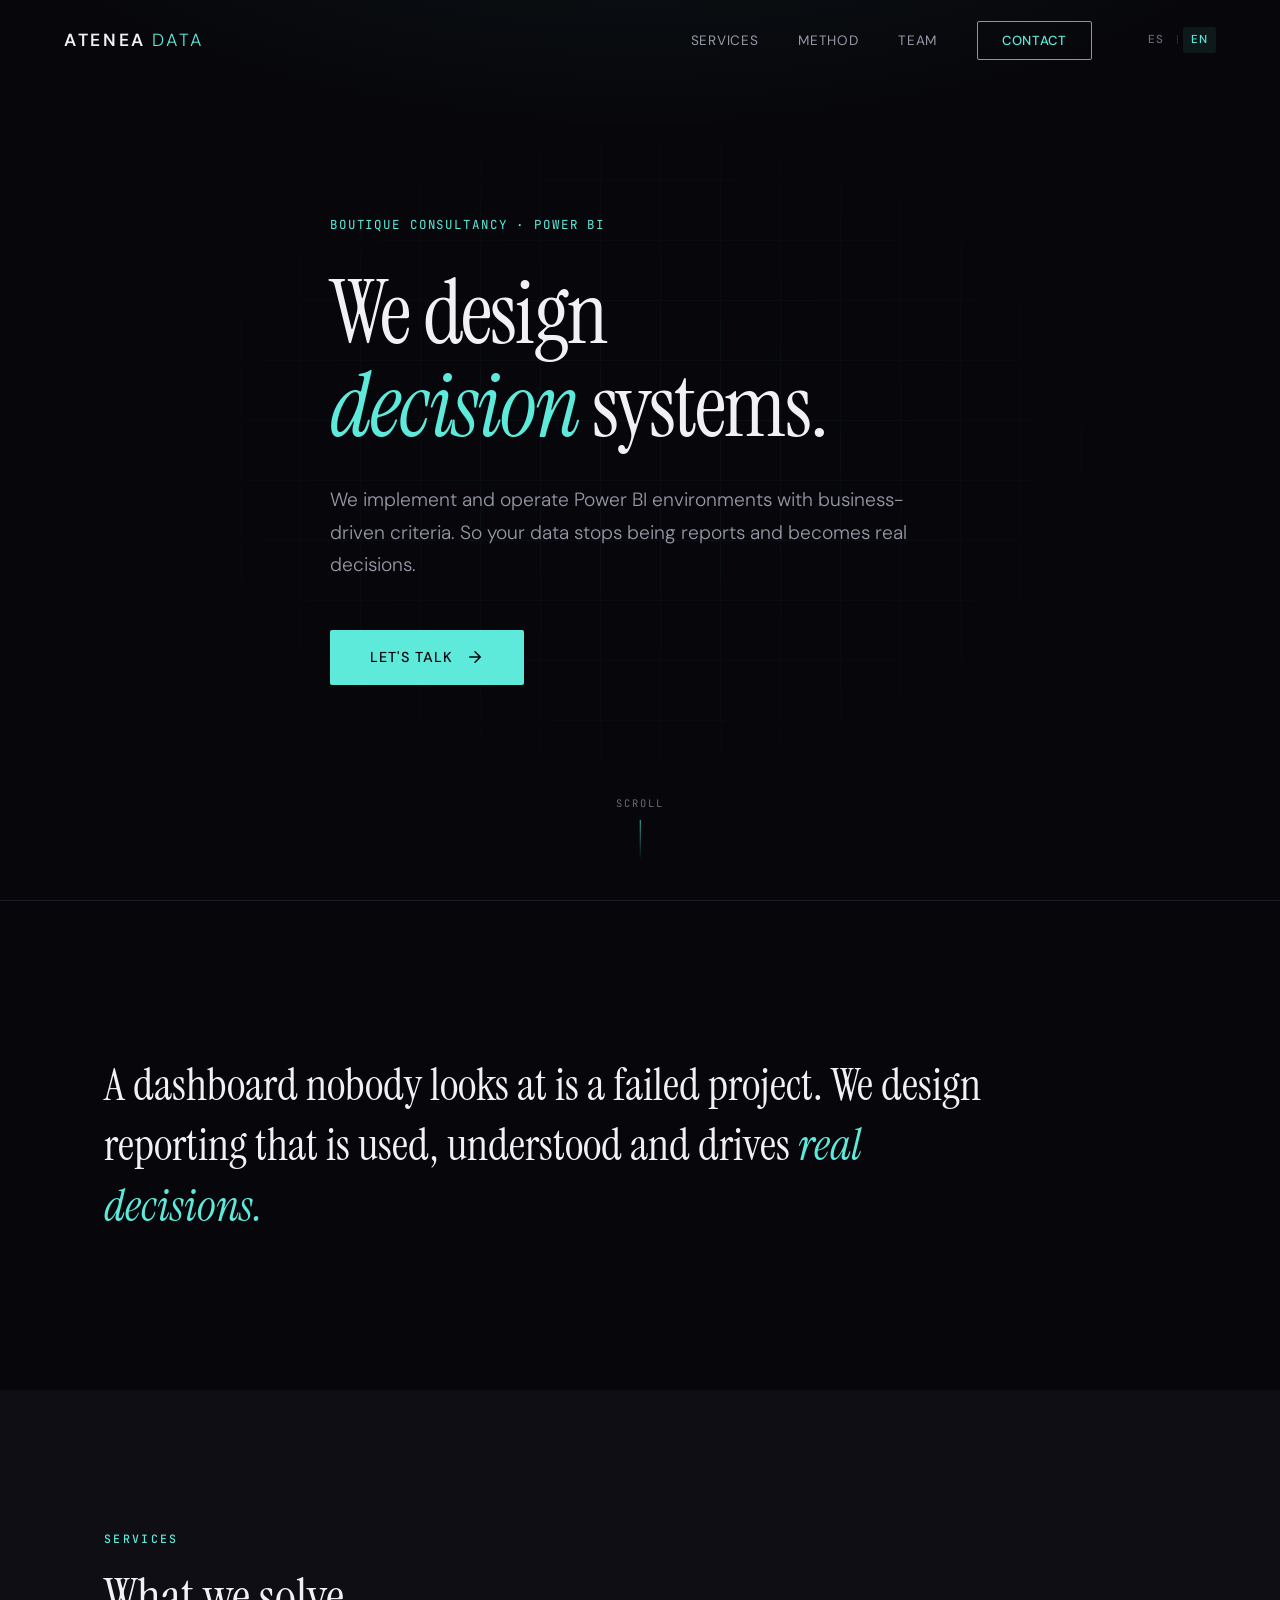
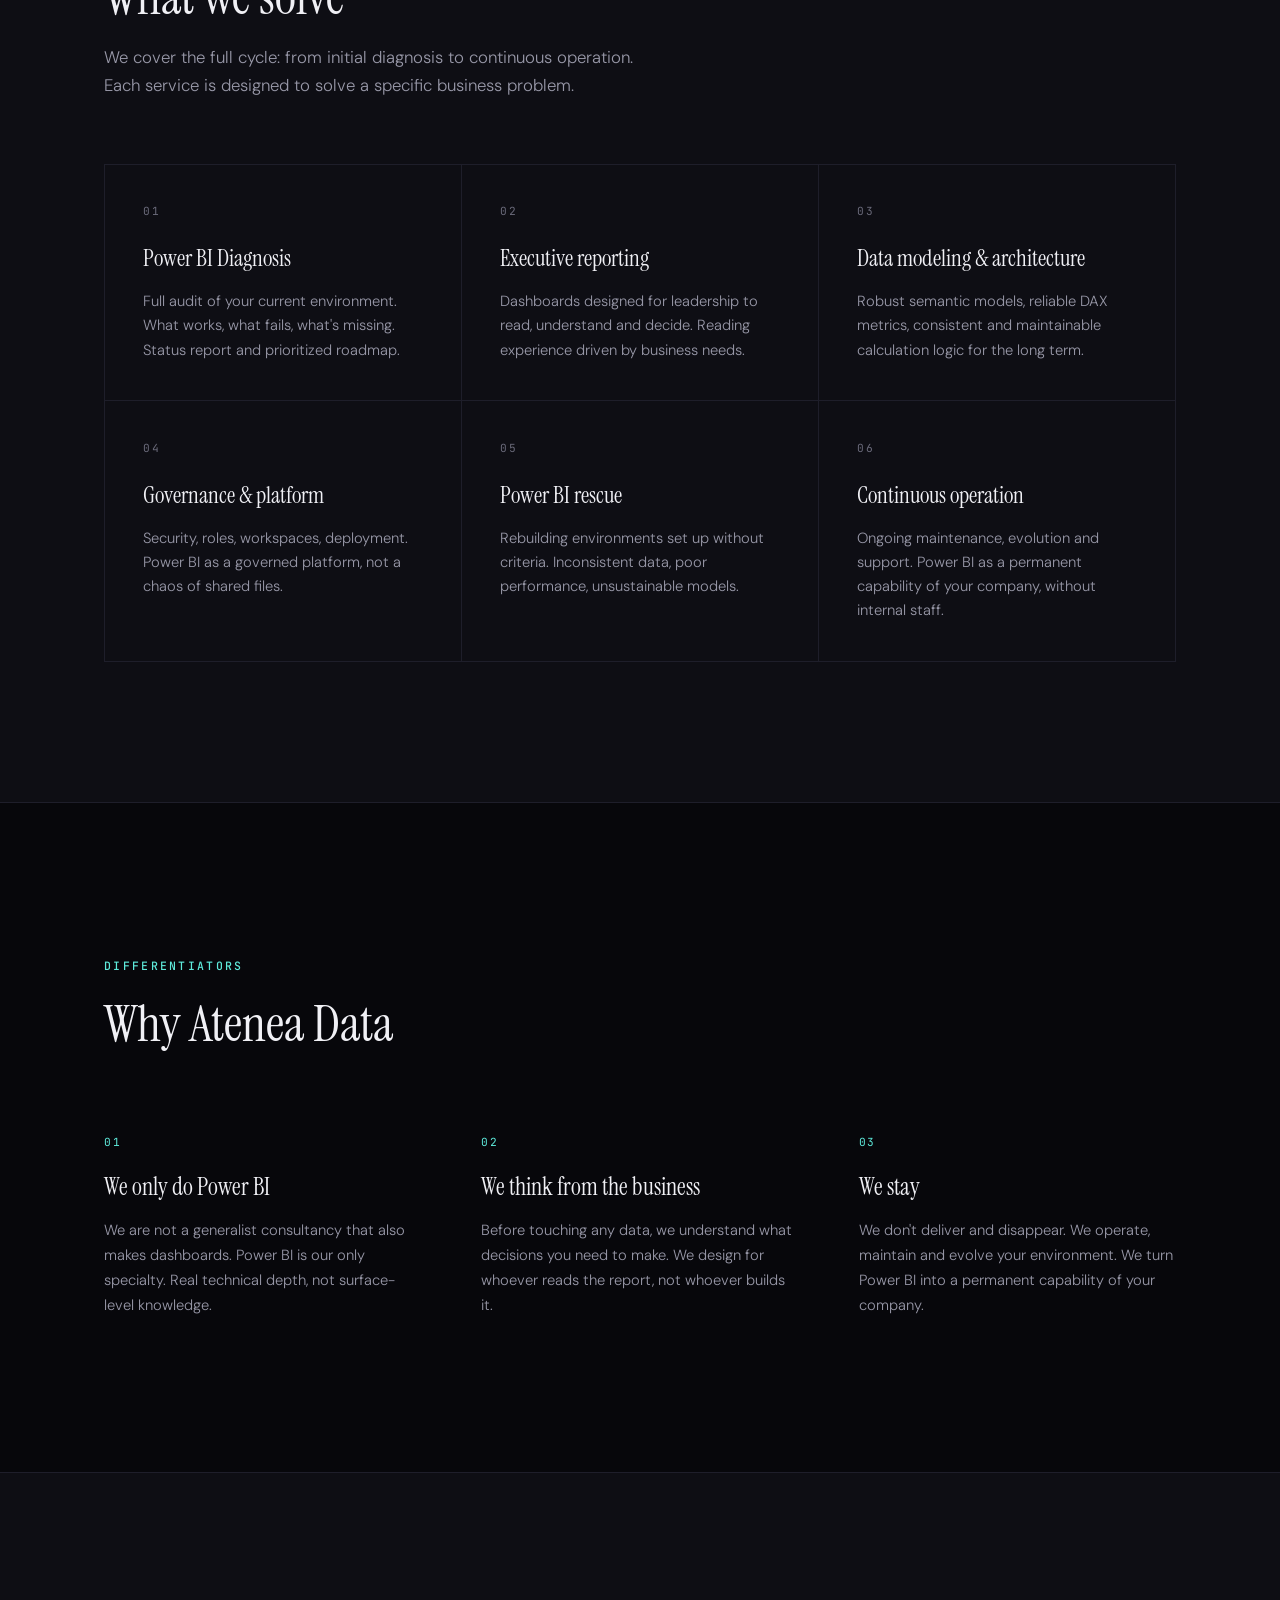
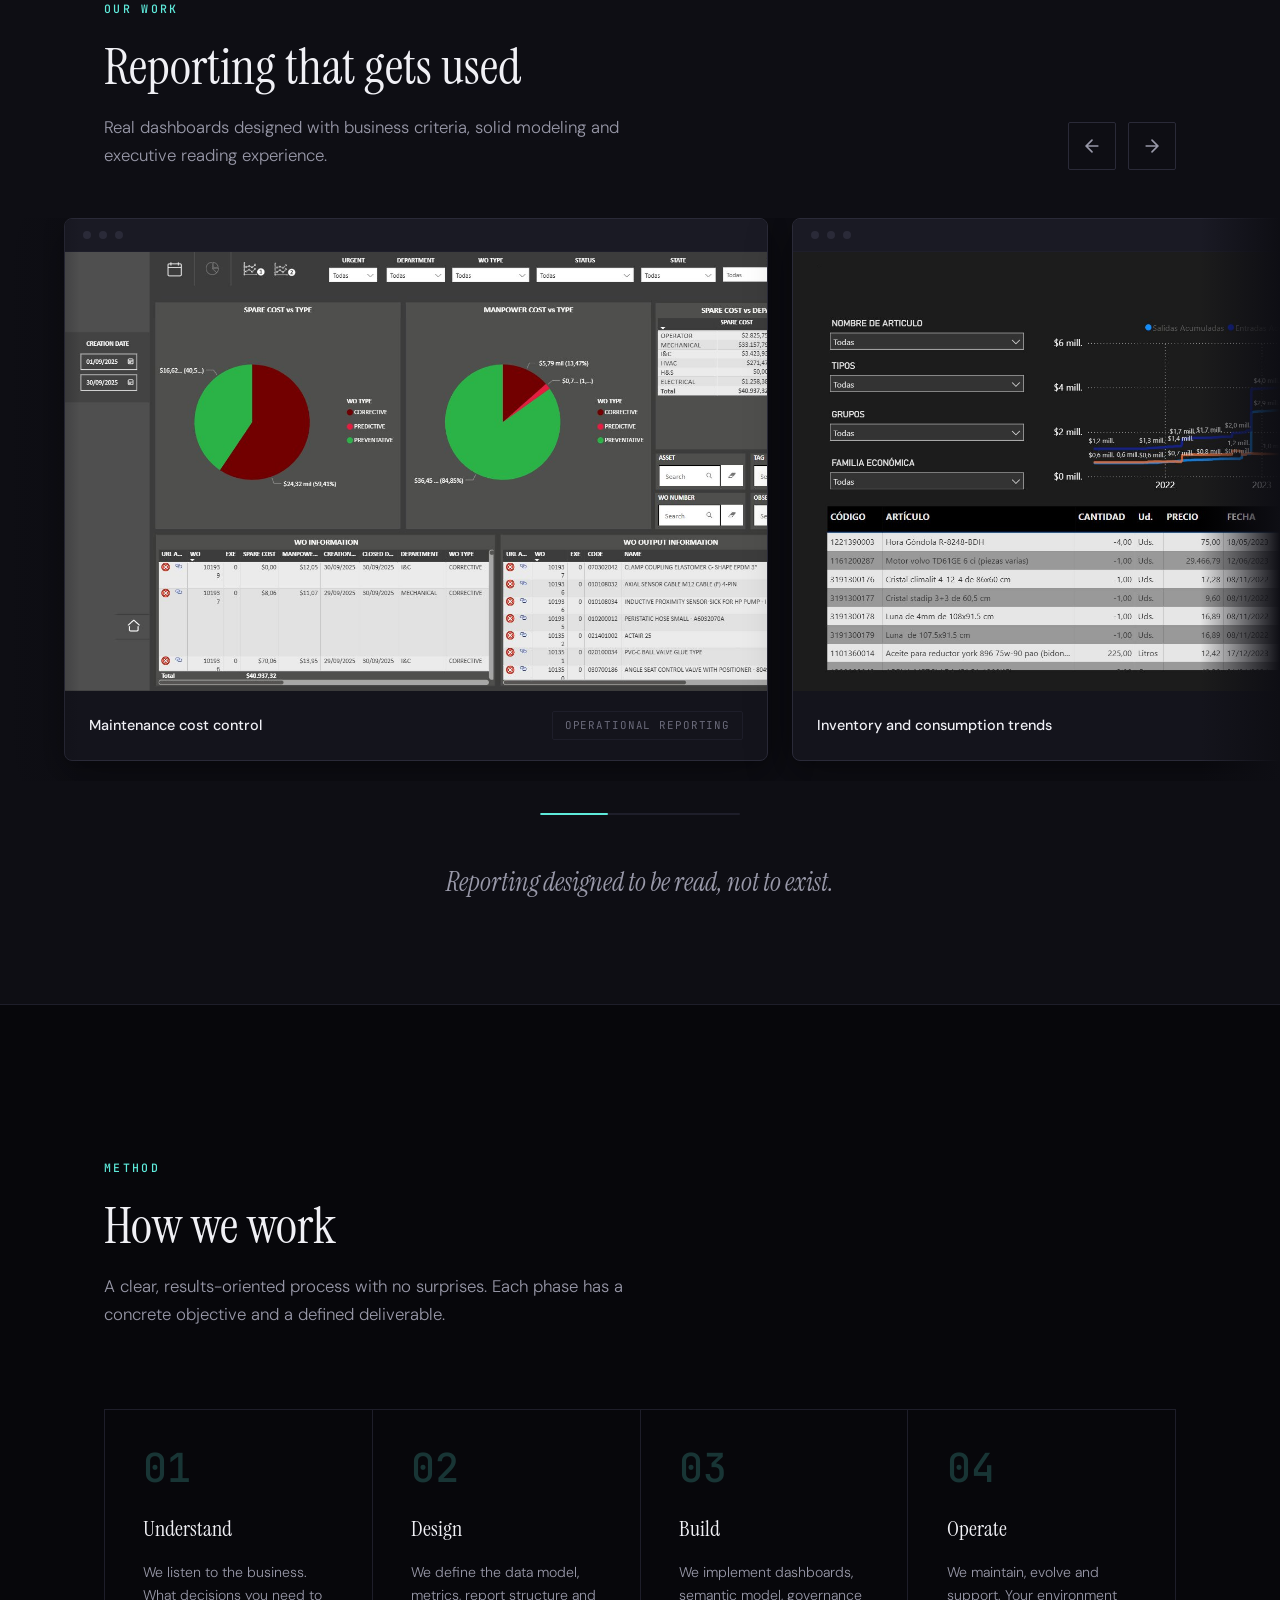
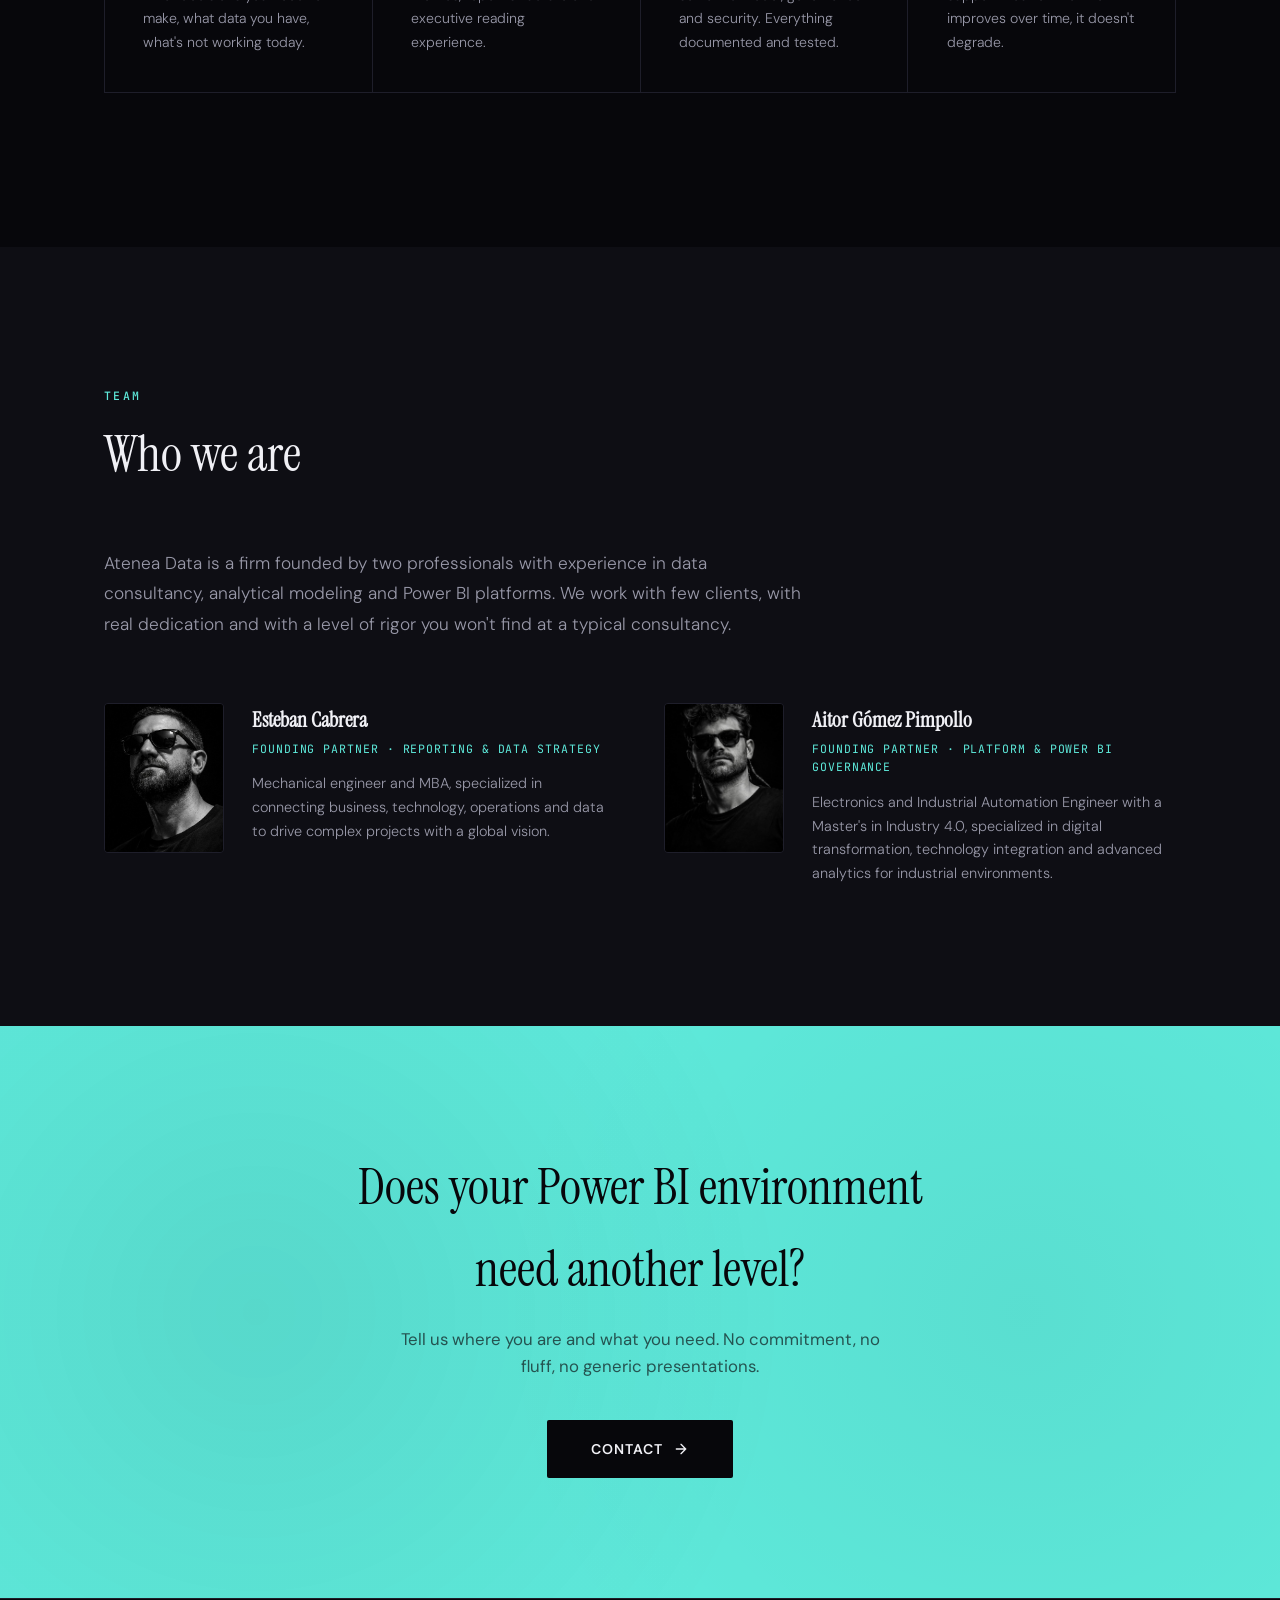
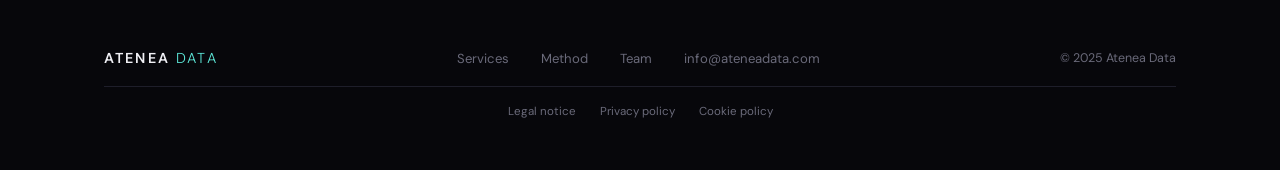
==== en/index.html @ 6be0297e "Add files via upload" ====
<!DOCTYPE html>
<html lang="en">
<head>
    <meta charset="UTF-8">
    <meta name="viewport" content="width=device-width, initial-scale=1.0">
    <title>Atenea Data — Decision Systems on Power BI</title>
    <meta name="description" content="Boutique consultancy specializing in Power BI. Design, implementation and operation of executive reporting and decision systems.">
    <link rel="preconnect" href="https://fonts.googleapis.com">
    <link rel="preconnect" href="https://fonts.gstatic.com" crossorigin>
    <link href="https://fonts.googleapis.com/css2?family=DM+Sans:ital,opsz,wght@0,9..40,300;0,9..40,400;0,9..40,500;0,9..40,600;1,9..40,300&family=Instrument+Serif:ital@0;1&family=JetBrains+Mono:wght@400;500&display=swap" rel="stylesheet">
    <link rel="stylesheet" href="../styles.css">
    <style>
        /* All page-specific styles from the Spanish index, copied here */
        .hero { min-height: 100vh; display: flex; align-items: center; position: relative; overflow: hidden; background: var(--black-deep); }
        .hero::before { content: ''; position: absolute; inset: 0; background: radial-gradient(ellipse 80% 50% at 50% -20%, rgba(94, 234, 219, 0.06) 0%, transparent 70%); pointer-events: none; }
        .hero__grid { position: absolute; inset: 0; opacity: 0.03; background-image: linear-gradient(var(--accent) 1px, transparent 1px), linear-gradient(90deg, var(--accent) 1px, transparent 1px); background-size: 60px 60px; mask-image: radial-gradient(ellipse 60% 60% at 50% 50%, black 20%, transparent 70%); -webkit-mask-image: radial-gradient(ellipse 60% 60% at 50% 50%, black 20%, transparent 70%); }
        .hero__content { position: relative; z-index: 2; max-width: 900px; }
        .hero__tag { font-family: var(--font-mono); font-size: 0.78rem; font-weight: 400; letter-spacing: 0.15em; text-transform: uppercase; color: var(--accent); margin-bottom: 32px; opacity: 0; transform: translateY(20px); animation: fadeUp 0.8s var(--ease-out-expo) 0.3s forwards; }
        .hero__title { font-family: var(--font-display); font-size: clamp(3rem, 7vw, 5.5rem); font-weight: 400; line-height: 1.05; letter-spacing: -0.02em; color: var(--text-primary); margin-bottom: 32px; opacity: 0; transform: translateY(30px); animation: fadeUp 1s var(--ease-out-expo) 0.5s forwards; }
        .hero__title em { font-style: italic; color: var(--accent); }
        .hero__subtitle { font-size: clamp(1.05rem, 1.5vw, 1.2rem); font-weight: 300; line-height: 1.7; color: var(--text-secondary); max-width: 620px; margin-bottom: 48px; opacity: 0; transform: translateY(30px); animation: fadeUp 1s var(--ease-out-expo) 0.7s forwards; }
        .hero__cta { display: inline-flex; align-items: center; gap: 12px; font-size: 0.9rem; font-weight: 500; letter-spacing: 0.08em; text-transform: uppercase; color: var(--black-deep); background: var(--accent); padding: 16px 40px; border-radius: 2px; transition: all 0.4s var(--ease-out-expo); opacity: 0; transform: translateY(30px); animation: fadeUp 1s var(--ease-out-expo) 0.9s forwards; }
        .hero__cta:hover { background: var(--text-primary); transform: translateY(-2px); box-shadow: 0 10px 40px rgba(94, 234, 219, 0.15); }
        .hero__cta svg { transition: transform 0.3s ease; }
        .hero__cta:hover svg { transform: translateX(4px); }
        .hero__scroll { position: absolute; bottom: 40px; left: 50%; transform: translateX(-50%); display: flex; flex-direction: column; align-items: center; gap: 8px; opacity: 0; animation: fadeIn 1s var(--ease-out-expo) 1.5s forwards; }
        .hero__scroll span { font-family: var(--font-mono); font-size: 0.65rem; letter-spacing: 0.2em; text-transform: uppercase; color: var(--text-tertiary); }
        .hero__scroll-line { width: 1px; height: 40px; background: linear-gradient(to bottom, var(--accent-dim), transparent); animation: scrollPulse 2s ease-in-out infinite; }
        .statement { padding: clamp(80px, 12vw, 160px) 0; border-top: 1px solid var(--border-subtle); }
        .statement__text { font-family: var(--font-display); font-size: clamp(1.6rem, 3.5vw, 2.8rem); font-weight: 400; line-height: 1.35; color: var(--text-primary); max-width: 900px; }
        .statement__text em { font-style: italic; color: var(--accent); }
        .services { padding: clamp(80px, 12vw, 140px) 0; background: var(--black-surface); }
        .services__grid { display: grid; grid-template-columns: repeat(3, 1fr); gap: 1px; background: var(--border-subtle); border: 1px solid var(--border-subtle); }
        .service-card { background: var(--black-surface); padding: clamp(32px, 3vw, 48px); transition: all 0.5s var(--ease-out-expo); position: relative; }
        .service-card::after { content: ''; position: absolute; bottom: 0; left: 0; right: 0; height: 2px; background: var(--accent); transform: scaleX(0); transform-origin: left; transition: transform 0.5s var(--ease-out-expo); }
        .service-card:hover { background: var(--black-card); }
        .service-card:hover::after { transform: scaleX(1); }
        .service-card__number { font-family: var(--font-mono); font-size: 0.7rem; color: var(--text-tertiary); letter-spacing: 0.1em; margin-bottom: 24px; }
        .service-card__title { font-family: var(--font-display); font-size: 1.45rem; font-weight: 400; margin-bottom: 16px; line-height: 1.2; }
        .service-card__desc { font-size: 0.92rem; font-weight: 300; color: var(--text-secondary); line-height: 1.65; }
        .diff { padding: clamp(80px, 12vw, 160px) 0; border-top: 1px solid var(--border-subtle); }
        .diff__header { margin-bottom: 80px; }
        .diff__grid { display: grid; grid-template-columns: repeat(3, 1fr); gap: 60px; }
        .diff-item__number { font-family: var(--font-mono); font-size: 0.7rem; color: var(--accent); letter-spacing: 0.15em; margin-bottom: 20px; }
        .diff-item__title { font-family: var(--font-display); font-size: 1.5rem; font-weight: 400; margin-bottom: 16px; line-height: 1.25; }
        .diff-item__text { font-size: 0.92rem; font-weight: 300; color: var(--text-secondary); line-height: 1.7; }
        .gallery { padding: clamp(80px, 10vw, 140px) 0 clamp(60px, 8vw, 100px); background: var(--black-surface); overflow: hidden; position: relative; }
        .gallery::before { content: ''; position: absolute; top: 0; left: 0; right: 0; height: 1px; background: var(--border-subtle); }
        .gallery__header { display: flex; align-items: flex-end; justify-content: space-between; margin-bottom: 48px; }
        .gallery__nav { display: flex; gap: 12px; flex-shrink: 0; }
        .gallery__btn { width: 48px; height: 48px; border: 1px solid var(--border-medium); border-radius: 2px; background: transparent; color: var(--text-secondary); cursor: pointer; display: flex; align-items: center; justify-content: center; transition: all 0.3s ease; }
        .gallery__btn:hover { border-color: var(--accent); color: var(--accent); background: var(--accent-glow); }
        .gallery__btn svg { width: 20px; height: 20px; }
        .gallery__track-wrapper { position: relative; }
        .gallery__track-wrapper::before, .gallery__track-wrapper::after { content: ''; position: absolute; top: 0; bottom: 0; width: 80px; z-index: 2; pointer-events: none; }
        .gallery__track-wrapper::before { left: 0; background: linear-gradient(to right, var(--black-surface), transparent); }
        .gallery__track-wrapper::after { right: 0; background: linear-gradient(to left, var(--black-surface), transparent); }
        .gallery__track { display: flex; gap: 24px; overflow-x: auto; scroll-behavior: smooth; scrollbar-width: none; -ms-overflow-style: none; padding: 0 clamp(24px, 5vw, 80px) 20px; cursor: grab; }
        .gallery__track:active { cursor: grabbing; }
        .gallery__track::-webkit-scrollbar { display: none; }
        .gallery__item { flex: 0 0 auto; width: clamp(500px, 55vw, 800px); position: relative; border-radius: 8px; overflow: hidden; border: 1px solid var(--border-medium); background: var(--black-card); transition: all 0.5s var(--ease-out-expo); box-shadow: 0 4px 20px rgba(0,0,0,0.25), 0 12px 48px rgba(0,0,0,0.3); }
        .gallery__item:hover { box-shadow: 0 8px 32px rgba(0,0,0,0.35), 0 20px 60px rgba(0,0,0,0.4), 0 0 80px rgba(94, 234, 219, 0.04); transform: translateY(-4px); }
        .gallery__item-bar { display: flex; align-items: center; gap: 8px; padding: 12px 18px; background: var(--black-elevated); border-bottom: 1px solid var(--border-subtle); }
        .gallery__item-dot { width: 8px; height: 8px; border-radius: 50%; background: var(--border-medium); }
        .gallery__item-img { width: 100%; aspect-ratio: 16 / 10; object-fit: cover; object-position: top left; display: block; }
        .gallery__item-info { padding: 20px 24px; display: flex; align-items: center; justify-content: space-between; }
        .gallery__item-title { font-size: 0.9rem; font-weight: 500; color: var(--text-primary); }
        .gallery__item-type { font-family: var(--font-mono); font-size: 0.68rem; letter-spacing: 0.08em; text-transform: uppercase; color: var(--text-tertiary); padding: 5px 12px; border: 1px solid var(--border-subtle); border-radius: 2px; }
        .gallery__caption { text-align: center; margin-top: 48px; }
        .gallery__caption p { font-family: var(--font-display); font-size: clamp(1.2rem, 2vw, 1.6rem); font-style: italic; color: var(--text-secondary); }
        .gallery__progress { margin-top: 32px; display: flex; justify-content: center; }
        .gallery__progress-bar { width: 200px; height: 2px; background: var(--border-subtle); border-radius: 1px; position: relative; overflow: hidden; }
        .gallery__progress-fill { position: absolute; top: 0; left: 0; height: 100%; background: var(--accent); border-radius: 1px; width: 30%; transition: left 0.3s ease, width 0.3s ease; }
        .method { padding: clamp(80px, 12vw, 160px) 0; border-top: 1px solid var(--border-subtle); }
        .method__header { margin-bottom: 80px; }
        .method__steps { display: grid; grid-template-columns: repeat(4, 1fr); gap: 1px; background: var(--border-subtle); border: 1px solid var(--border-subtle); }
        .method-step { background: var(--black-deep); padding: clamp(28px, 3vw, 44px); position: relative; }
        .method-step__number { font-family: var(--font-mono); font-size: 2.5rem; font-weight: 500; color: var(--accent); opacity: 0.2; margin-bottom: 24px; line-height: 1; }
        .method-step__title { font-family: var(--font-display); font-size: 1.35rem; font-weight: 400; margin-bottom: 14px; }
        .method-step__text { font-size: 0.88rem; font-weight: 300; color: var(--text-secondary); line-height: 1.65; }
        .team { padding: clamp(80px, 12vw, 140px) 0; background: var(--black-surface); }
        .team__header { margin-bottom: 64px; }
        .team__intro { font-size: 1.08rem; font-weight: 300; color: var(--text-secondary); line-height: 1.75; max-width: 700px; margin-bottom: 64px; }
        .team__grid { display: grid; grid-template-columns: repeat(2, 1fr); gap: 48px; }
        .team-member { display: flex; gap: 28px; align-items: flex-start; }
        .team-member__photo { width: 120px; height: 150px; border-radius: 4px; background: var(--black-elevated); border: 1px solid var(--border-subtle); flex-shrink: 0; overflow: hidden; }
        .team-member__name { font-family: var(--font-display); font-size: 1.3rem; margin-bottom: 4px; }
        .team-member__role { font-family: var(--font-mono); font-size: 0.72rem; color: var(--accent); letter-spacing: 0.08em; text-transform: uppercase; margin-bottom: 14px; }
        .team-member__bio { font-size: 0.9rem; font-weight: 300; color: var(--text-secondary); line-height: 1.65; }
        .cta-section { padding: clamp(80px, 10vw, 120px) 0; background: var(--accent); position: relative; overflow: hidden; }
        .cta-section::before { content: ''; position: absolute; inset: 0; background: radial-gradient(circle at 20% 50%, rgba(7,7,11,0.08) 0%, transparent 50%), radial-gradient(circle at 80% 50%, rgba(7,7,11,0.05) 0%, transparent 50%); }
        .cta-section .container { position: relative; z-index: 2; text-align: center; }
        .cta-section__title { font-family: var(--font-display); font-size: clamp(2rem, 4vw, 3.2rem); font-weight: 400; color: var(--black-deep); margin-bottom: 16px; }
        .cta-section__subtitle { font-size: 1.05rem; font-weight: 400; color: rgba(7, 7, 11, 0.65); max-width: 500px; margin: 0 auto 40px; line-height: 1.6; }
        .cta-section__btn { display: inline-flex; align-items: center; gap: 10px; font-size: 0.88rem; font-weight: 600; letter-spacing: 0.08em; text-transform: uppercase; color: var(--text-primary); background: var(--black-deep); padding: 18px 44px; border-radius: 2px; transition: all 0.4s var(--ease-out-expo); }
        .cta-section__btn:hover { transform: translateY(-2px); box-shadow: 0 10px 40px rgba(0,0,0,0.3); }
        .reveal-stagger > * { opacity: 0; transform: translateY(30px); transition: all 0.7s var(--ease-out-expo); }
        .reveal-stagger--visible > *:nth-child(1) { transition-delay: 0s; opacity: 1; transform: none; }
        .reveal-stagger--visible > *:nth-child(2) { transition-delay: 0.08s; opacity: 1; transform: none; }
        .reveal-stagger--visible > *:nth-child(3) { transition-delay: 0.16s; opacity: 1; transform: none; }
        .reveal-stagger--visible > *:nth-child(4) { transition-delay: 0.24s; opacity: 1; transform: none; }
        .reveal-stagger--visible > *:nth-child(5) { transition-delay: 0.32s; opacity: 1; transform: none; }
        .reveal-stagger--visible > *:nth-child(6) { transition-delay: 0.4s; opacity: 1; transform: none; }
        @keyframes fadeUp { from { opacity: 0; transform: translateY(var(--y, 30px)); } to { opacity: 1; transform: translateY(0); } }
        @keyframes fadeIn { from { opacity: 0; } to { opacity: 1; } }
        @keyframes scrollPulse { 0%, 100% { opacity: 0.3; transform: scaleY(1); } 50% { opacity: 0.8; transform: scaleY(1.2); } }
        @media (max-width: 1024px) { .services__grid { grid-template-columns: repeat(2, 1fr); } .diff__grid { grid-template-columns: repeat(2, 1fr); gap: 40px; } .method__steps { grid-template-columns: repeat(2, 1fr); } }
        @media (max-width: 768px) { .services__grid { grid-template-columns: 1fr; } .diff__grid { grid-template-columns: 1fr; gap: 48px; } .method__steps { grid-template-columns: 1fr; } .team__grid { grid-template-columns: 1fr; } .gallery__item { width: clamp(320px, 85vw, 500px); } .gallery__header { flex-direction: column; align-items: flex-start; gap: 24px; } .gallery__track-wrapper::before, .gallery__track-wrapper::after { width: 40px; } }
    </style>
</head>
<body>
    <nav class="nav" id="nav">
        <div class="nav__inner">
            <a href="index.html" class="nav__logo">Atenea <span>Data</span></a>
            <ul class="nav__links" id="navLinks">
                <li><a href="services.html">Services</a></li>
                <li><a href="index.html#method">Method</a></li>
                <li><a href="index.html#team">Team</a></li>
                <li><a href="contact.html" class="nav__cta">Contact</a></li>
                <li class="nav__lang"><a href="../index.html">ES</a><span class="nav__lang-sep">|</span><a href="#" class="active">EN</a></li>
            </ul>
            <button class="nav__hamburger" id="hamburger" aria-label="Menu"><span></span><span></span><span></span></button>
        </div>
    </nav>

    <section class="hero">
        <div class="hero__grid"></div>
        <div class="container">
            <div class="hero__content">
                <p class="hero__tag">Boutique consultancy · Power BI</p>
                <h1 class="hero__title">We design<br><em>decision</em> systems.</h1>
                <p class="hero__subtitle">We implement and operate Power BI environments with business-driven criteria. So your data stops being reports and becomes real decisions.</p>
                <a href="contact.html" class="hero__cta">
                    Let's talk
                    <svg width="18" height="18" viewBox="0 0 24 24" fill="none" stroke="currentColor" stroke-width="2" stroke-linecap="round"><path d="M5 12h14M12 5l7 7-7 7"/></svg>
                </a>
            </div>
        </div>
        <div class="hero__scroll"><span>Scroll</span><div class="hero__scroll-line"></div></div>
    </section>

    <section class="statement">
        <div class="container reveal">
            <p class="statement__text">A dashboard nobody looks at is a failed project. We design reporting that is used, understood and drives <em>real decisions.</em></p>
        </div>
    </section>

    <section class="services" id="services">
        <div class="container">
            <div class="reveal">
                <p class="section-tag">Services</p>
                <h2 class="section-title">What we solve</h2>
                <p class="section-subtitle">We cover the full cycle: from initial diagnosis to continuous operation. Each service is designed to solve a specific business problem.</p>
            </div>
            <div class="services__grid reveal-stagger">
                <div class="service-card"><p class="service-card__number">01</p><h3 class="service-card__title">Power BI Diagnosis</h3><p class="service-card__desc">Full audit of your current environment. What works, what fails, what's missing. Status report and prioritized roadmap.</p></div>
                <div class="service-card"><p class="service-card__number">02</p><h3 class="service-card__title">Executive reporting</h3><p class="service-card__desc">Dashboards designed for leadership to read, understand and decide. Reading experience driven by business needs.</p></div>
                <div class="service-card"><p class="service-card__number">03</p><h3 class="service-card__title">Data modeling & architecture</h3><p class="service-card__desc">Robust semantic models, reliable DAX metrics, consistent and maintainable calculation logic for the long term.</p></div>
                <div class="service-card"><p class="service-card__number">04</p><h3 class="service-card__title">Governance & platform</h3><p class="service-card__desc">Security, roles, workspaces, deployment. Power BI as a governed platform, not a chaos of shared files.</p></div>
                <div class="service-card"><p class="service-card__number">05</p><h3 class="service-card__title">Power BI rescue</h3><p class="service-card__desc">Rebuilding environments set up without criteria. Inconsistent data, poor performance, unsustainable models.</p></div>
                <div class="service-card"><p class="service-card__number">06</p><h3 class="service-card__title">Continuous operation</h3><p class="service-card__desc">Ongoing maintenance, evolution and support. Power BI as a permanent capability of your company, without internal staff.</p></div>
            </div>
        </div>
    </section>

    <section class="diff">
        <div class="container">
            <div class="diff__header reveal"><p class="section-tag">Differentiators</p><h2 class="section-title">Why Atenea Data</h2></div>
            <div class="diff__grid reveal-stagger">
                <div class="diff-item"><p class="diff-item__number">01</p><h3 class="diff-item__title">We only do Power BI</h3><p class="diff-item__text">We are not a generalist consultancy that also makes dashboards. Power BI is our only specialty. Real technical depth, not surface-level knowledge.</p></div>
                <div class="diff-item"><p class="diff-item__number">02</p><h3 class="diff-item__title">We think from the business</h3><p class="diff-item__text">Before touching any data, we understand what decisions you need to make. We design for whoever reads the report, not whoever builds it.</p></div>
                <div class="diff-item"><p class="diff-item__number">03</p><h3 class="diff-item__title">We stay</h3><p class="diff-item__text">We don't deliver and disappear. We operate, maintain and evolve your environment. We turn Power BI into a permanent capability of your company.</p></div>
            </div>
        </div>
    </section>

    <section class="gallery" id="work">
        <div class="container">
            <div class="gallery__header reveal">
                <div>
                    <p class="section-tag">Our work</p>
                    <h2 class="section-title">Reporting that gets used</h2>
                    <p class="section-subtitle" style="margin-bottom:0;">Real dashboards designed with business criteria, solid modeling and executive reading experience.</p>
                </div>
                <div class="gallery__nav">
                    <button class="gallery__btn" id="galleryPrev" aria-label="Previous"><svg viewBox="0 0 24 24" fill="none" stroke="currentColor" stroke-width="2" stroke-linecap="round"><path d="M19 12H5M12 19l-7-7 7-7"/></svg></button>
                    <button class="gallery__btn" id="galleryNext" aria-label="Next"><svg viewBox="0 0 24 24" fill="none" stroke="currentColor" stroke-width="2" stroke-linecap="round"><path d="M5 12h14M12 5l7 7-7 7"/></svg></button>
                </div>
            </div>
        </div>
        <div class="gallery__track-wrapper">
            <div class="gallery__track" id="galleryTrack">
                <div class="gallery__item"><div class="gallery__item-bar"><div class="gallery__item-dot"></div><div class="gallery__item-dot"></div><div class="gallery__item-dot"></div></div><img class="gallery__item-img" src="../powerbi1.png" alt="Maintenance cost control"><div class="gallery__item-info"><span class="gallery__item-title">Maintenance cost control</span><span class="gallery__item-type">Operational reporting</span></div></div>
                <div class="gallery__item"><div class="gallery__item-bar"><div class="gallery__item-dot"></div><div class="gallery__item-dot"></div><div class="gallery__item-dot"></div></div><img class="gallery__item-img" src="../powerbi2.png" alt="Inventory and consumption trends"><div class="gallery__item-info"><span class="gallery__item-title">Inventory and consumption trends</span><span class="gallery__item-type">Stock analysis</span></div></div>
                <div class="gallery__item"><div class="gallery__item-bar"><div class="gallery__item-dot"></div><div class="gallery__item-dot"></div><div class="gallery__item-dot"></div></div><img class="gallery__item-img" src="../powerbi3.png" alt="Asset ranking and work orders"><div class="gallery__item-info"><span class="gallery__item-title">Asset ranking and work orders</span><span class="gallery__item-type">Modeling + KPIs</span></div></div>
                <div class="gallery__item"><div class="gallery__item-bar"><div class="gallery__item-dot"></div><div class="gallery__item-dot"></div><div class="gallery__item-dot"></div></div><img class="gallery__item-img" src="../powerbi4.png" alt="Asset management and geolocation"><div class="gallery__item-info"><span class="gallery__item-title">Asset management and geolocation</span><span class="gallery__item-type">Governance + reporting</span></div></div>
                <div class="gallery__item"><div class="gallery__item-bar"><div class="gallery__item-dot"></div><div class="gallery__item-dot"></div><div class="gallery__item-dot"></div></div><img class="gallery__item-img" src="../powerbi5.png" alt="Maintenance and compliance dashboard"><div class="gallery__item-info"><span class="gallery__item-title">Maintenance and compliance dashboard</span><span class="gallery__item-type">Executive dashboard</span></div></div>
            </div>
        </div>
        <div class="container">
            <div class="gallery__progress"><div class="gallery__progress-bar"><div class="gallery__progress-fill" id="galleryProgress"></div></div></div>
            <div class="gallery__caption reveal"><p>Reporting designed to be read, not to exist.</p></div>
        </div>
    </section>

    <section class="method" id="method">
        <div class="container">
            <div class="method__header reveal"><p class="section-tag">Method</p><h2 class="section-title">How we work</h2><p class="section-subtitle">A clear, results-oriented process with no surprises. Each phase has a concrete objective and a defined deliverable.</p></div>
            <div class="method__steps reveal-stagger">
                <div class="method-step"><p class="method-step__number">01</p><h3 class="method-step__title">Understand</h3><p class="method-step__text">We listen to the business. What decisions you need to make, what data you have, what's not working today.</p></div>
                <div class="method-step"><p class="method-step__number">02</p><h3 class="method-step__title">Design</h3><p class="method-step__text">We define the data model, metrics, report structure and executive reading experience.</p></div>
                <div class="method-step"><p class="method-step__number">03</p><h3 class="method-step__title">Build</h3><p class="method-step__text">We implement dashboards, semantic model, governance and security. Everything documented and tested.</p></div>
                <div class="method-step"><p class="method-step__number">04</p><h3 class="method-step__title">Operate</h3><p class="method-step__text">We maintain, evolve and support. Your environment improves over time, it doesn't degrade.</p></div>
            </div>
        </div>
    </section>

    <section class="team" id="team">
        <div class="container">
            <div class="team__header reveal"><p class="section-tag">Team</p><h2 class="section-title">Who we are</h2></div>
            <p class="team__intro reveal">Atenea Data is a firm founded by two professionals with experience in data consultancy, analytical modeling and Power BI platforms. We work with few clients, with real dedication and with a level of rigor you won't find at a typical consultancy.</p>
            <div class="team__grid reveal-stagger">
                <div class="team-member">
                    <div class="team-member__photo"><img src="../esteban.png" alt="Esteban Cabrera" style="width:100%;height:100%;object-fit:cover;"></div>
                    <div><h3 class="team-member__name">Esteban Cabrera</h3><p class="team-member__role">Founding partner · Reporting & data strategy</p><p class="team-member__bio">Mechanical engineer and MBA, specialized in connecting business, technology, operations and data to drive complex projects with a global vision.</p></div>
                </div>
                <div class="team-member">
                    <div class="team-member__photo"><img src="../aitor.png" alt="Aitor Gómez Pimpollo" style="width:100%;height:100%;object-fit:cover;"></div>
                    <div><h3 class="team-member__name">Aitor Gómez Pimpollo</h3><p class="team-member__role">Founding partner · Platform & Power BI governance</p><p class="team-member__bio">Electronics and Industrial Automation Engineer with a Master's in Industry 4.0, specialized in digital transformation, technology integration and advanced analytics for industrial environments.</p></div>
                </div>
            </div>
        </div>
    </section>

    <section class="cta-section" id="contact">
        <div class="container">
            <h2 class="cta-section__title">Does your Power BI environment<br>need another level?</h2>
            <p class="cta-section__subtitle">Tell us where you are and what you need. No commitment, no fluff, no generic presentations.</p>
            <a href="contact.html" class="cta-section__btn">Contact<svg width="16" height="16" viewBox="0 0 24 24" fill="none" stroke="currentColor" stroke-width="2" stroke-linecap="round"><path d="M5 12h14M12 5l7 7-7 7"/></svg></a>
        </div>
    </section>

    <footer class="footer">
        <div class="container">
            <div class="footer__inner">
                <a href="index.html" class="footer__logo">Atenea <span>Data</span></a>
                <div class="footer__links"><a href="services.html">Services</a><a href="index.html#method">Method</a><a href="index.html#team">Team</a><a href="mailto:info@ateneadata.com">info@ateneadata.com</a></div>
                <p class="footer__copy">© 2025 Atenea Data</p>
            </div>
            <div class="footer__legal"><a href="legal-notice.html">Legal notice</a><a href="privacy.html">Privacy policy</a><a href="cookies.html">Cookie policy</a></div>
        </div>
    </footer>

    <script>
        const nav=document.getElementById('nav');window.addEventListener('scroll',()=>{nav.classList.toggle('nav--scrolled',window.pageYOffset>60);});
        const hamburger=document.getElementById('hamburger'),navLinks=document.getElementById('navLinks');hamburger.addEventListener('click',()=>{navLinks.classList.toggle('nav__links--open');});navLinks.querySelectorAll('a').forEach(l=>{l.addEventListener('click',()=>{navLinks.classList.remove('nav__links--open');});});
        const revealElements=document.querySelectorAll('.reveal,.reveal-stagger');const revealObserver=new IntersectionObserver((entries)=>{entries.forEach(entry=>{if(entry.isIntersecting){entry.target.classList.add(entry.target.classList.contains('reveal')?'reveal--visible':'reveal-stagger--visible');revealObserver.unobserve(entry.target);}});},{threshold:0.15,rootMargin:'0px 0px -40px 0px'});revealElements.forEach(el=>revealObserver.observe(el));
        document.querySelectorAll('a[href^="#"]').forEach(a=>{a.addEventListener('click',function(e){e.preventDefault();const t=document.querySelector(this.getAttribute('href'));if(t)t.scrollIntoView({behavior:'smooth',block:'start'});});});
        const galleryTrack=document.getElementById('galleryTrack'),galleryPrev=document.getElementById('galleryPrev'),galleryNext=document.getElementById('galleryNext'),galleryProgress=document.getElementById('galleryProgress');
        if(galleryTrack){const scrollAmt=()=>{const i=galleryTrack.querySelector('.gallery__item');return i?i.offsetWidth+24:400;};galleryPrev.addEventListener('click',()=>{galleryTrack.scrollBy({left:-scrollAmt(),behavior:'smooth'});});galleryNext.addEventListener('click',()=>{galleryTrack.scrollBy({left:scrollAmt(),behavior:'smooth'});});const updateProgress=()=>{const{scrollLeft,scrollWidth,clientWidth}=galleryTrack;const m=scrollWidth-clientWidth;if(m<=0)return;const p=scrollLeft/m;const bw=galleryProgress.parentElement.offsetWidth;const fw=Math.max(40,bw*(clientWidth/scrollWidth));galleryProgress.style.width=fw+'px';galleryProgress.style.left=(bw-fw)*p+'px';};galleryTrack.addEventListener('scroll',updateProgress);window.addEventListener('resize',updateProgress);setTimeout(updateProgress,100);let isDragging=false,startX,scrollStart;galleryTrack.addEventListener('mousedown',(e)=>{isDragging=true;startX=e.pageX-galleryTrack.offsetLeft;scrollStart=galleryTrack.scrollLeft;galleryTrack.style.scrollBehavior='auto';});galleryTrack.addEventListener('mousemove',(e)=>{if(!isDragging)return;e.preventDefault();galleryTrack.scrollLeft=scrollStart-(e.pageX-galleryTrack.offsetLeft-startX);});const stopDrag=()=>{isDragging=false;galleryTrack.style.scrollBehavior='smooth';};galleryTrack.addEventListener('mouseup',stopDrag);galleryTrack.addEventListener('mouseleave',stopDrag);}
    </script>
</body>
</html>
---- styles.css ----
/* ============================================
   ATENEA DATA — Design System (Shared)
   ============================================ */
:root {
    --black-deep: #07070B;
    --black-surface: #0E0E14;
    --black-card: #14141C;
    --black-elevated: #1A1A24;
    --border-subtle: #1E1E2A;
    --border-medium: #2A2A38;
    --text-primary: #F0F0F5;
    --text-secondary: #9898A8;
    --text-tertiary: #6A6A7A;
    --accent: #5EEADB;
    --accent-dim: #3BBCAF;
    --accent-glow: rgba(94, 234, 219, 0.08);
    --accent-glow-strong: rgba(94, 234, 219, 0.15);
    --blue-accent: #7B8FCC;
    --font-display: 'Instrument Serif', Georgia, serif;
    --font-body: 'DM Sans', -apple-system, sans-serif;
    --font-mono: 'JetBrains Mono', monospace;
    --ease-out-expo: cubic-bezier(0.16, 1, 0.3, 1);
    --ease-out-quart: cubic-bezier(0.25, 1, 0.5, 1);
}

*, *::before, *::after { margin: 0; padding: 0; box-sizing: border-box; }

html {
    font-size: 16px;
    scroll-behavior: smooth;
    -webkit-font-smoothing: antialiased;
    -moz-osx-font-smoothing: grayscale;
}

body {
    font-family: var(--font-body);
    background: var(--black-deep);
    color: var(--text-primary);
    line-height: 1.6;
    overflow-x: hidden;
}

a { color: inherit; text-decoration: none; }
img { max-width: 100%; display: block; }

::selection {
    background: var(--accent);
    color: var(--black-deep);
}

/* Container */
.container {
    max-width: 1200px;
    margin: 0 auto;
    padding: 0 clamp(24px, 5vw, 80px);
}

/* Navigation */
.nav {
    position: fixed;
    top: 0;
    left: 0;
    right: 0;
    z-index: 1000;
    padding: 0 clamp(24px, 5vw, 80px);
    transition: all 0.5s var(--ease-out-expo);
}

.nav--scrolled {
    background: rgba(7, 7, 11, 0.85);
    backdrop-filter: blur(20px);
    -webkit-backdrop-filter: blur(20px);
    border-bottom: 1px solid var(--border-subtle);
}

.nav__inner {
    max-width: 1400px;
    margin: 0 auto;
    display: flex;
    align-items: center;
    justify-content: space-between;
    height: 80px;
}

.nav__logo {
    font-family: var(--font-body);
    font-weight: 600;
    font-size: 1.1rem;
    letter-spacing: 0.15em;
    text-transform: uppercase;
    color: var(--text-primary);
}

.nav__logo span { font-weight: 300; color: var(--accent); }

.nav__links {
    display: flex;
    align-items: center;
    gap: 40px;
    list-style: none;
}

.nav__links a {
    font-size: 0.85rem;
    font-weight: 400;
    letter-spacing: 0.05em;
    color: var(--text-secondary);
    transition: color 0.3s ease;
    text-transform: uppercase;
}

.nav__links a:hover { color: var(--text-primary); }

.nav__cta {
    font-size: 0.82rem !important;
    font-weight: 500 !important;
    color: var(--accent) !important;
    padding: 10px 24px;
    border: 1px solid var(--accent-dim);
    border-radius: 2px;
    transition: all 0.3s ease !important;
}

.nav__cta:hover {
    background: var(--accent);
    color: var(--black-deep) !important;
}

.nav__hamburger {
    display: none;
    flex-direction: column;
    gap: 5px;
    cursor: pointer;
    padding: 8px;
    background: none;
    border: none;
}

.nav__hamburger span {
    width: 24px;
    height: 1.5px;
    background: var(--text-primary);
    transition: all 0.3s ease;
}

/* Section utilities */
.section-tag {
    font-family: var(--font-mono);
    font-size: 0.72rem;
    font-weight: 500;
    letter-spacing: 0.2em;
    text-transform: uppercase;
    color: var(--accent);
    margin-bottom: 20px;
}

.section-title {
    font-family: var(--font-display);
    font-size: clamp(2rem, 4vw, 3.2rem);
    font-weight: 400;
    line-height: 1.15;
    margin-bottom: 16px;
}

.section-subtitle {
    font-size: 1.05rem;
    font-weight: 300;
    color: var(--text-secondary);
    max-width: 560px;
    line-height: 1.7;
    margin-bottom: 64px;
}

/* Page header (for inner pages) */
.page-header {
    padding-top: 160px;
    padding-bottom: clamp(60px, 8vw, 100px);
    border-bottom: 1px solid var(--border-subtle);
}

.page-header__tag {
    font-family: var(--font-mono);
    font-size: 0.78rem;
    font-weight: 400;
    letter-spacing: 0.15em;
    text-transform: uppercase;
    color: var(--accent);
    margin-bottom: 24px;
}

.page-header__title {
    font-family: var(--font-display);
    font-size: clamp(2.5rem, 5vw, 4rem);
    font-weight: 400;
    line-height: 1.1;
    margin-bottom: 20px;
}

.page-header__subtitle {
    font-size: 1.1rem;
    font-weight: 300;
    color: var(--text-secondary);
    max-width: 600px;
    line-height: 1.7;
}

/* Footer */
.footer {
    padding: 48px 0;
    border-top: 1px solid var(--border-subtle);
}

.footer__inner {
    display: flex;
    align-items: center;
    justify-content: space-between;
}

.footer__logo {
    font-family: var(--font-body);
    font-weight: 600;
    font-size: 0.9rem;
    letter-spacing: 0.15em;
    text-transform: uppercase;
}

.footer__logo span { font-weight: 300; color: var(--accent); }

.footer__links {
    display: flex;
    align-items: center;
    gap: 32px;
}

.footer__links a {
    font-size: 0.82rem;
    color: var(--text-tertiary);
    transition: color 0.3s ease;
}

.footer__links a:hover { color: var(--text-secondary); }

.footer__copy { font-size: 0.78rem; color: var(--text-tertiary); }

.footer__legal {
    display: flex;
    align-items: center;
    gap: 24px;
    margin-top: 16px;
    padding-top: 16px;
    border-top: 1px solid var(--border-subtle);
    justify-content: center;
}

.footer__legal a {
    font-size: 0.72rem;
    color: var(--text-tertiary);
    transition: color 0.3s ease;
}

.footer__legal a:hover { color: var(--text-secondary); }

/* Scroll reveal */
.reveal {
    opacity: 0;
    transform: translateY(40px);
    transition: all 0.9s var(--ease-out-expo);
}

.reveal--visible {
    opacity: 1;
    transform: translateY(0);
}

.nav__lang {
    display: flex;
    align-items: center;
    gap: 4px;
    margin-left: 8px;
    font-size: 0.78rem;
    letter-spacing: 0.05em;
}

.nav__lang a {
    color: var(--text-tertiary) !important;
    padding: 4px 8px;
    border-radius: 2px;
    transition: all 0.3s ease !important;
    text-transform: uppercase !important;
    font-weight: 500 !important;
    font-size: 0.72rem !important;
    letter-spacing: 0.08em !important;
}

.nav__lang a:hover { color: var(--text-secondary) !important; }

.nav__lang a.active {
    color: var(--accent) !important;
    background: var(--accent-glow);
}

.nav__lang-sep {
    color: var(--border-medium);
    font-size: 0.7rem;
    user-select: none;
}

/* Responsive nav */
@media (max-width: 768px) {
    .nav__links { display: none; }
    .nav__hamburger { display: flex; }
    .nav__links--open {
        display: flex;
        flex-direction: column;
        position: fixed;
        inset: 0;
        background: var(--black-deep);
        align-items: center;
        justify-content: center;
        gap: 32px;
        z-index: 999;
    }
    .nav__links--open a { font-size: 1.2rem; }
    .footer__inner {
        flex-direction: column;
        gap: 20px;
        text-align: center;
    }
    .footer__links { flex-wrap: wrap; justify-content: center; }
}
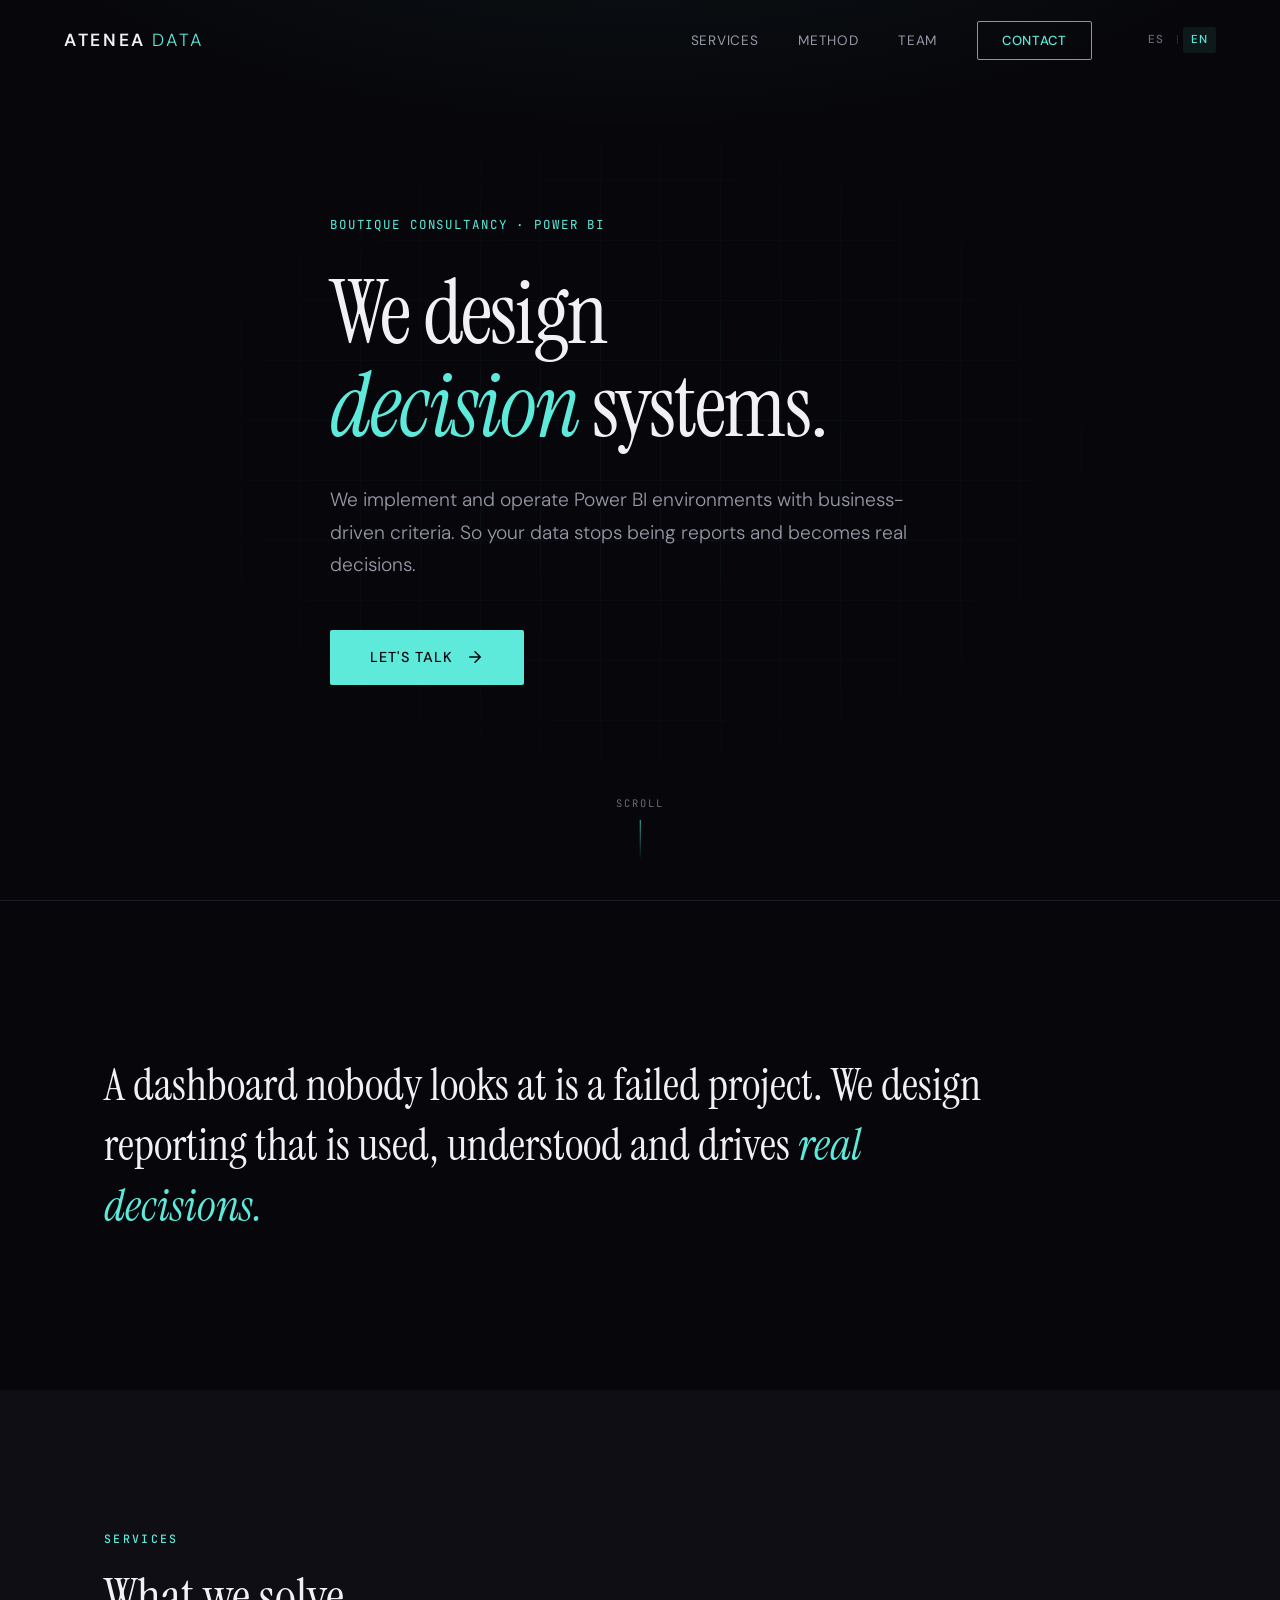
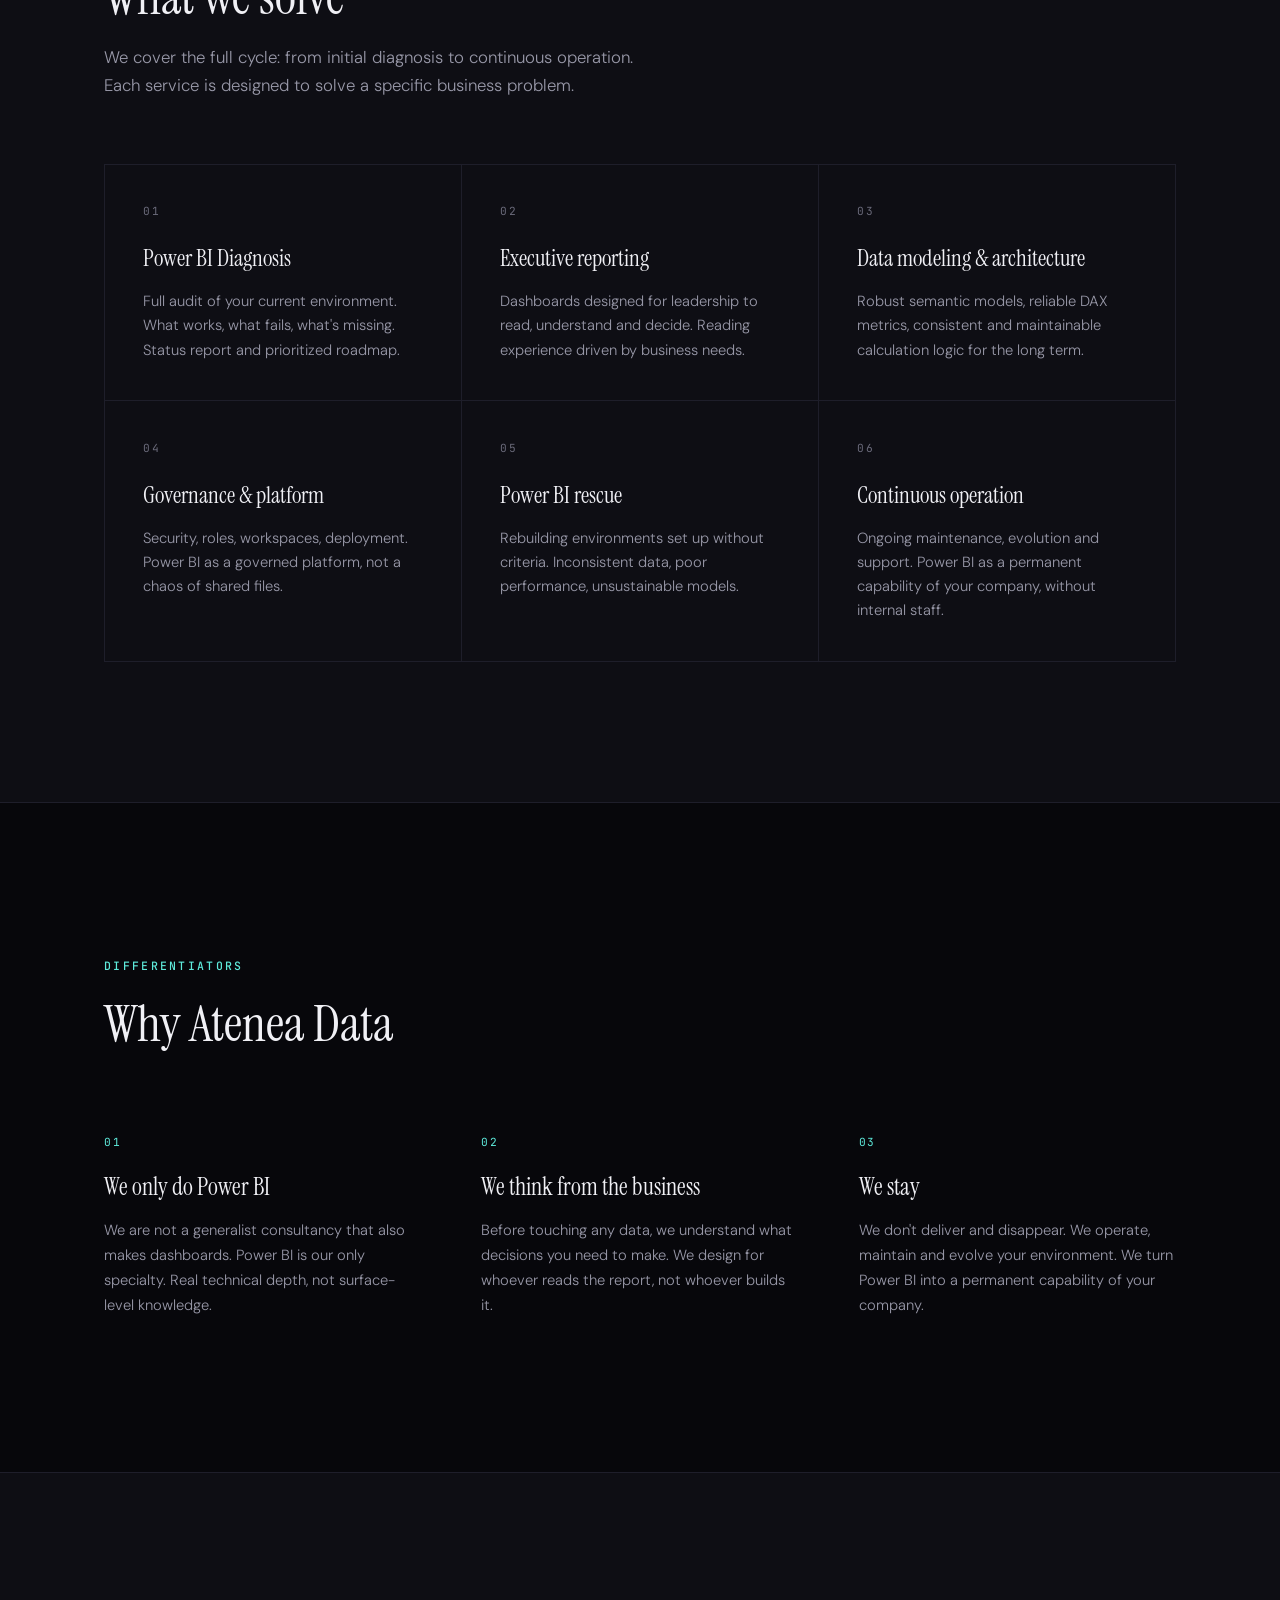
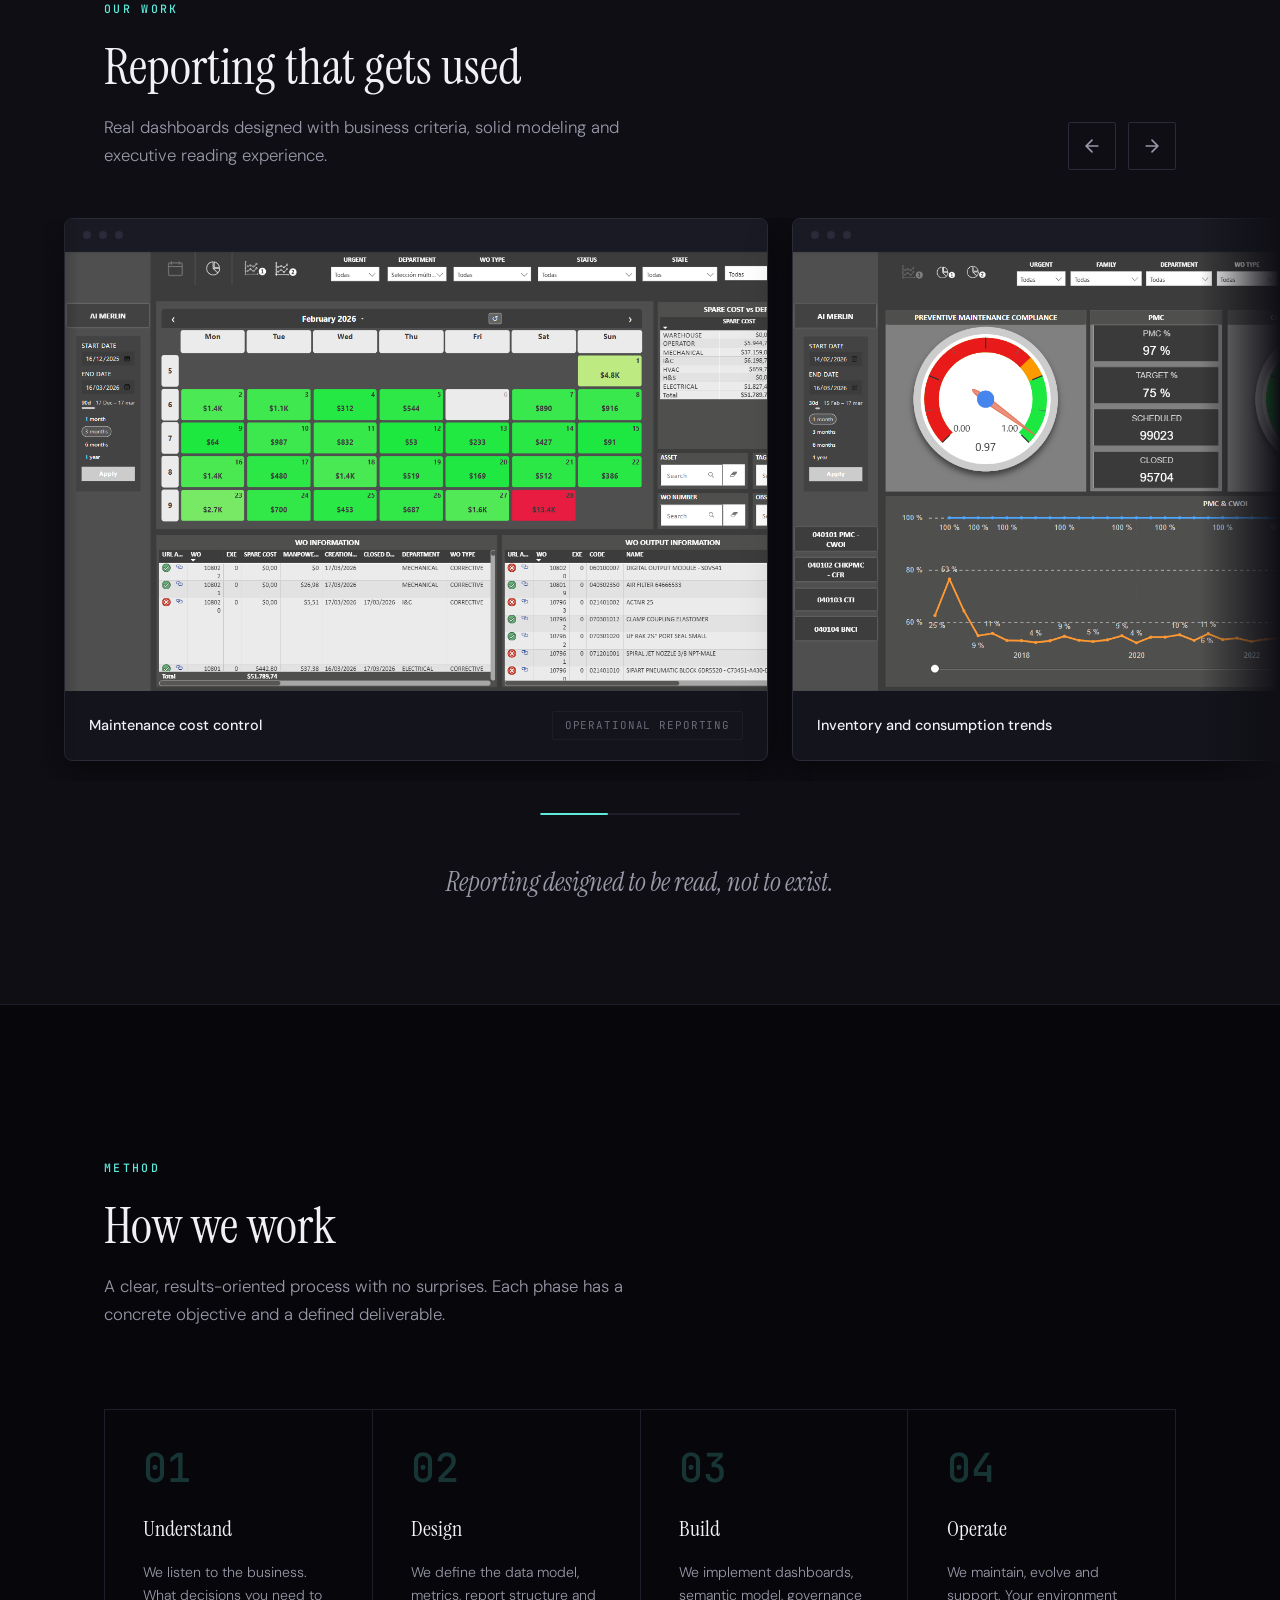
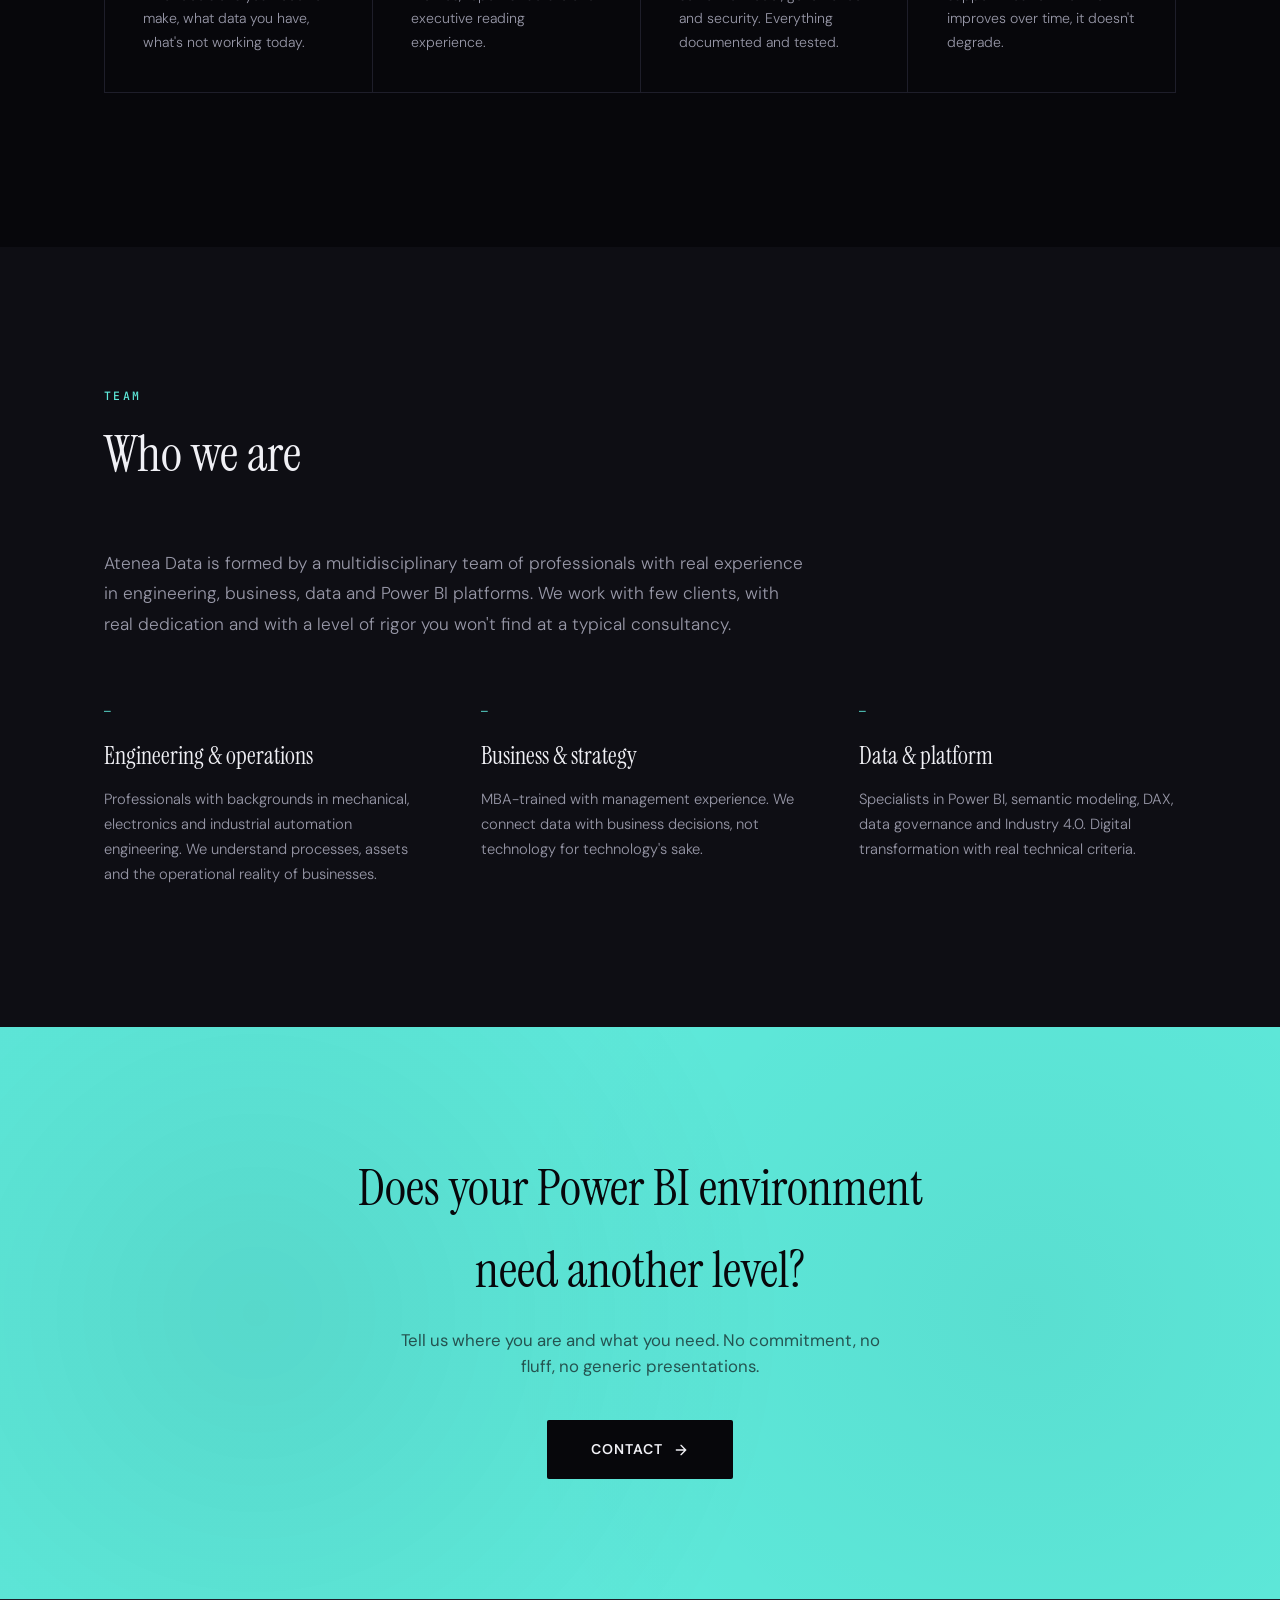
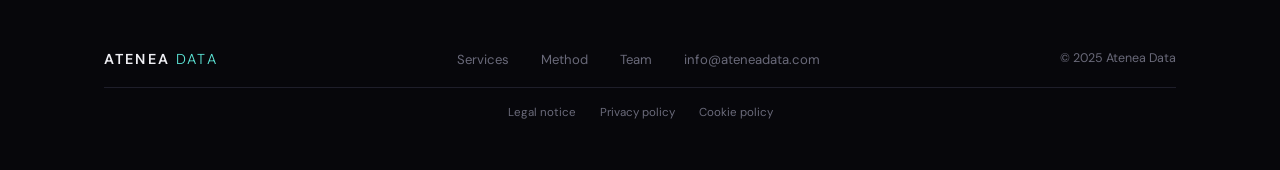
==== commit 0b5fddbe: "Revise team section and add expertise highlights Updated team introduction and added new sections hi" ====
--- a/en/index.html
+++ b/en/index.html
@@ -218,16 +218,11 @@
     <section class="team" id="team">
         <div class="container">
             <div class="team__header reveal"><p class="section-tag">Team</p><h2 class="section-title">Who we are</h2></div>
-            <p class="team__intro reveal">Atenea Data is a firm founded by two professionals with experience in data consultancy, analytical modeling and Power BI platforms. We work with few clients, with real dedication and with a level of rigor you won't find at a typical consultancy.</p>
-            <div class="team__grid reveal-stagger">
-                <div class="team-member">
-                    <div class="team-member__photo"><img src="../esteban.png" alt="Esteban Cabrera" style="width:100%;height:100%;object-fit:cover;"></div>
-                    <div><h3 class="team-member__name">Esteban Cabrera</h3><p class="team-member__role">Founding partner · Reporting & data strategy</p><p class="team-member__bio">Mechanical engineer and MBA, specialized in connecting business, technology, operations and data to drive complex projects with a global vision.</p></div>
-                </div>
-                <div class="team-member">
-                    <div class="team-member__photo"><img src="../aitor.png" alt="Aitor Gómez Pimpollo" style="width:100%;height:100%;object-fit:cover;"></div>
-                    <div><h3 class="team-member__name">Aitor Gómez Pimpollo</h3><p class="team-member__role">Founding partner · Platform & Power BI governance</p><p class="team-member__bio">Electronics and Industrial Automation Engineer with a Master's in Industry 4.0, specialized in digital transformation, technology integration and advanced analytics for industrial environments.</p></div>
-                </div>
+            <p class="team__intro reveal">Atenea Data is formed by a multidisciplinary team of professionals with real experience in engineering, business, data and Power BI platforms. We work with few clients, with real dedication and with a level of rigor you won't find at a typical consultancy.</p>
+            <div class="diff__grid reveal-stagger" style="margin-top: 48px;">
+                <div class="diff-item"><p class="diff-item__number">—</p><h3 class="diff-item__title">Engineering & operations</h3><p class="diff-item__text">Professionals with backgrounds in mechanical, electronics and industrial automation engineering. We understand processes, assets and the operational reality of businesses.</p></div>
+                <div class="diff-item"><p class="diff-item__number">—</p><h3 class="diff-item__title">Business & strategy</h3><p class="diff-item__text">MBA-trained with management experience. We connect data with business decisions, not technology for technology's sake.</p></div>
+                <div class="diff-item"><p class="diff-item__number">—</p><h3 class="diff-item__title">Data & platform</h3><p class="diff-item__text">Specialists in Power BI, semantic modeling, DAX, data governance and Industry 4.0. Digital transformation with real technical criteria.</p></div>
             </div>
         </div>
     </section>
